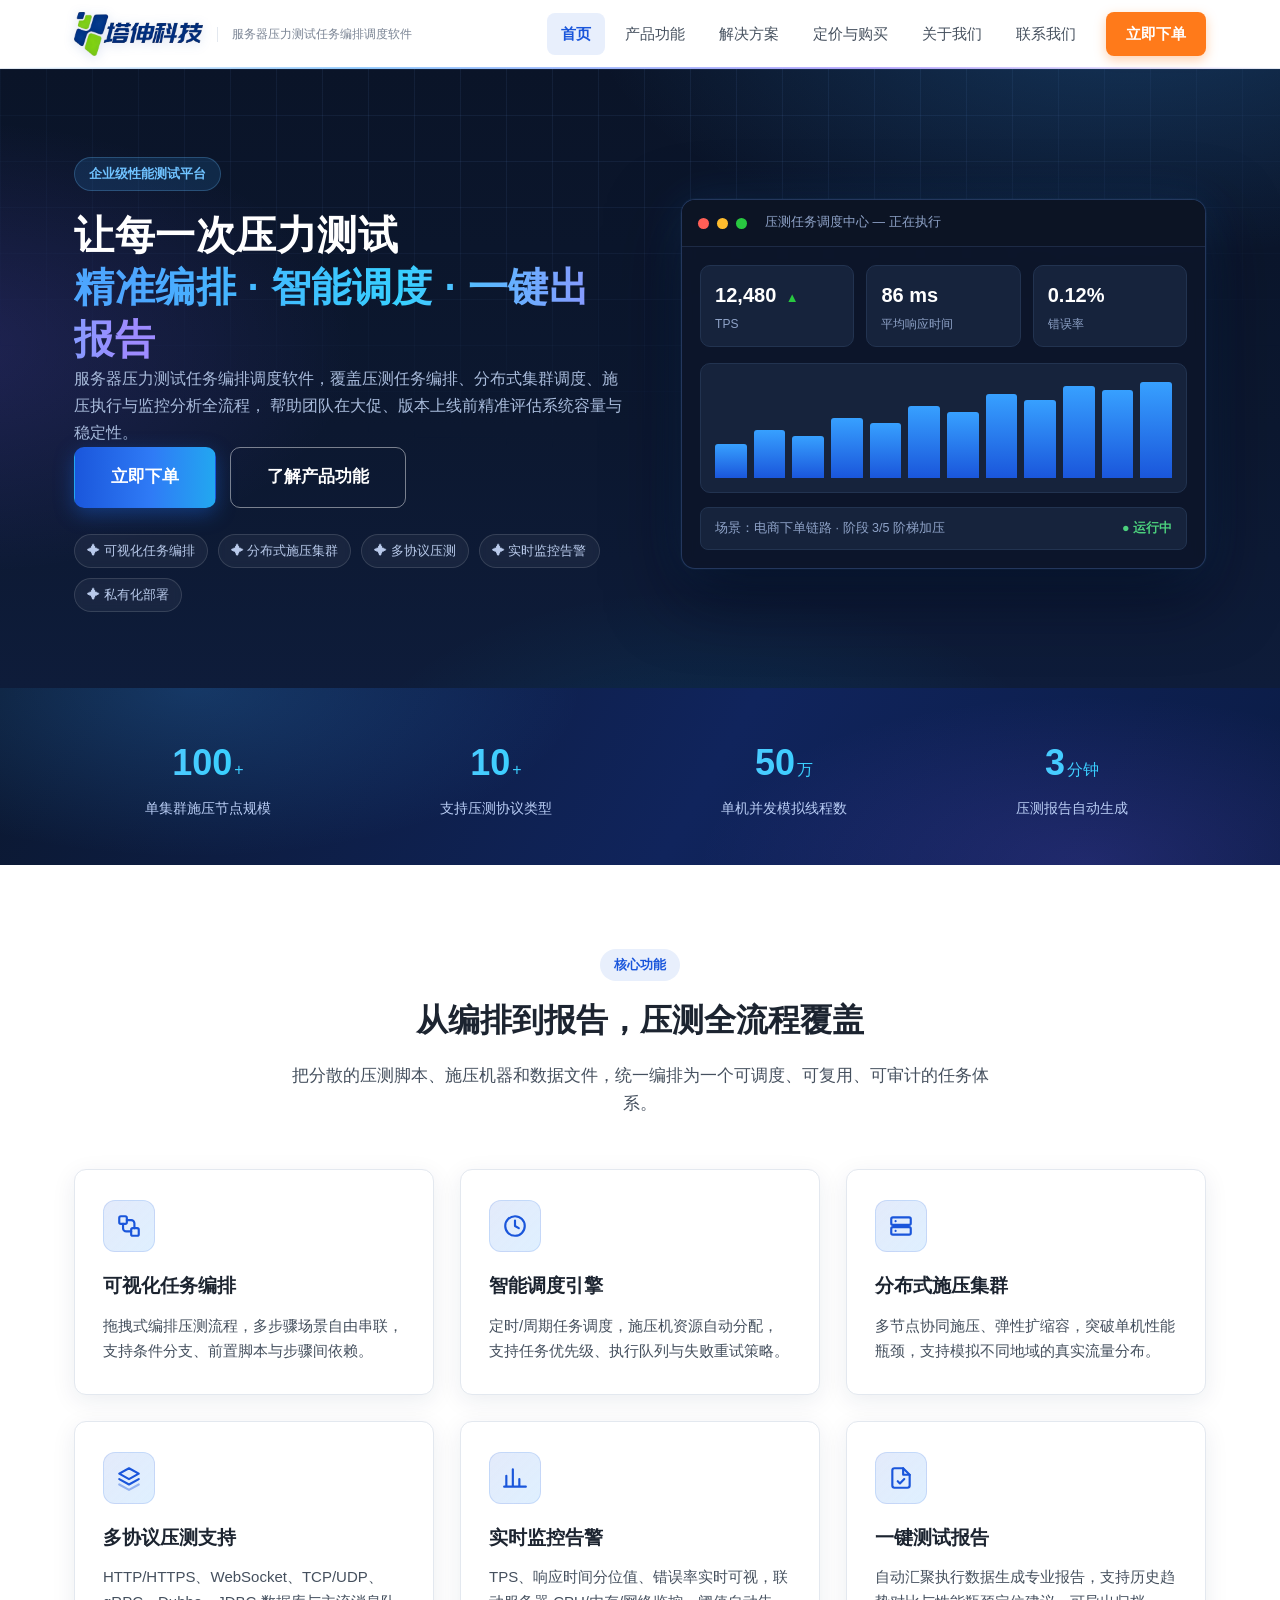
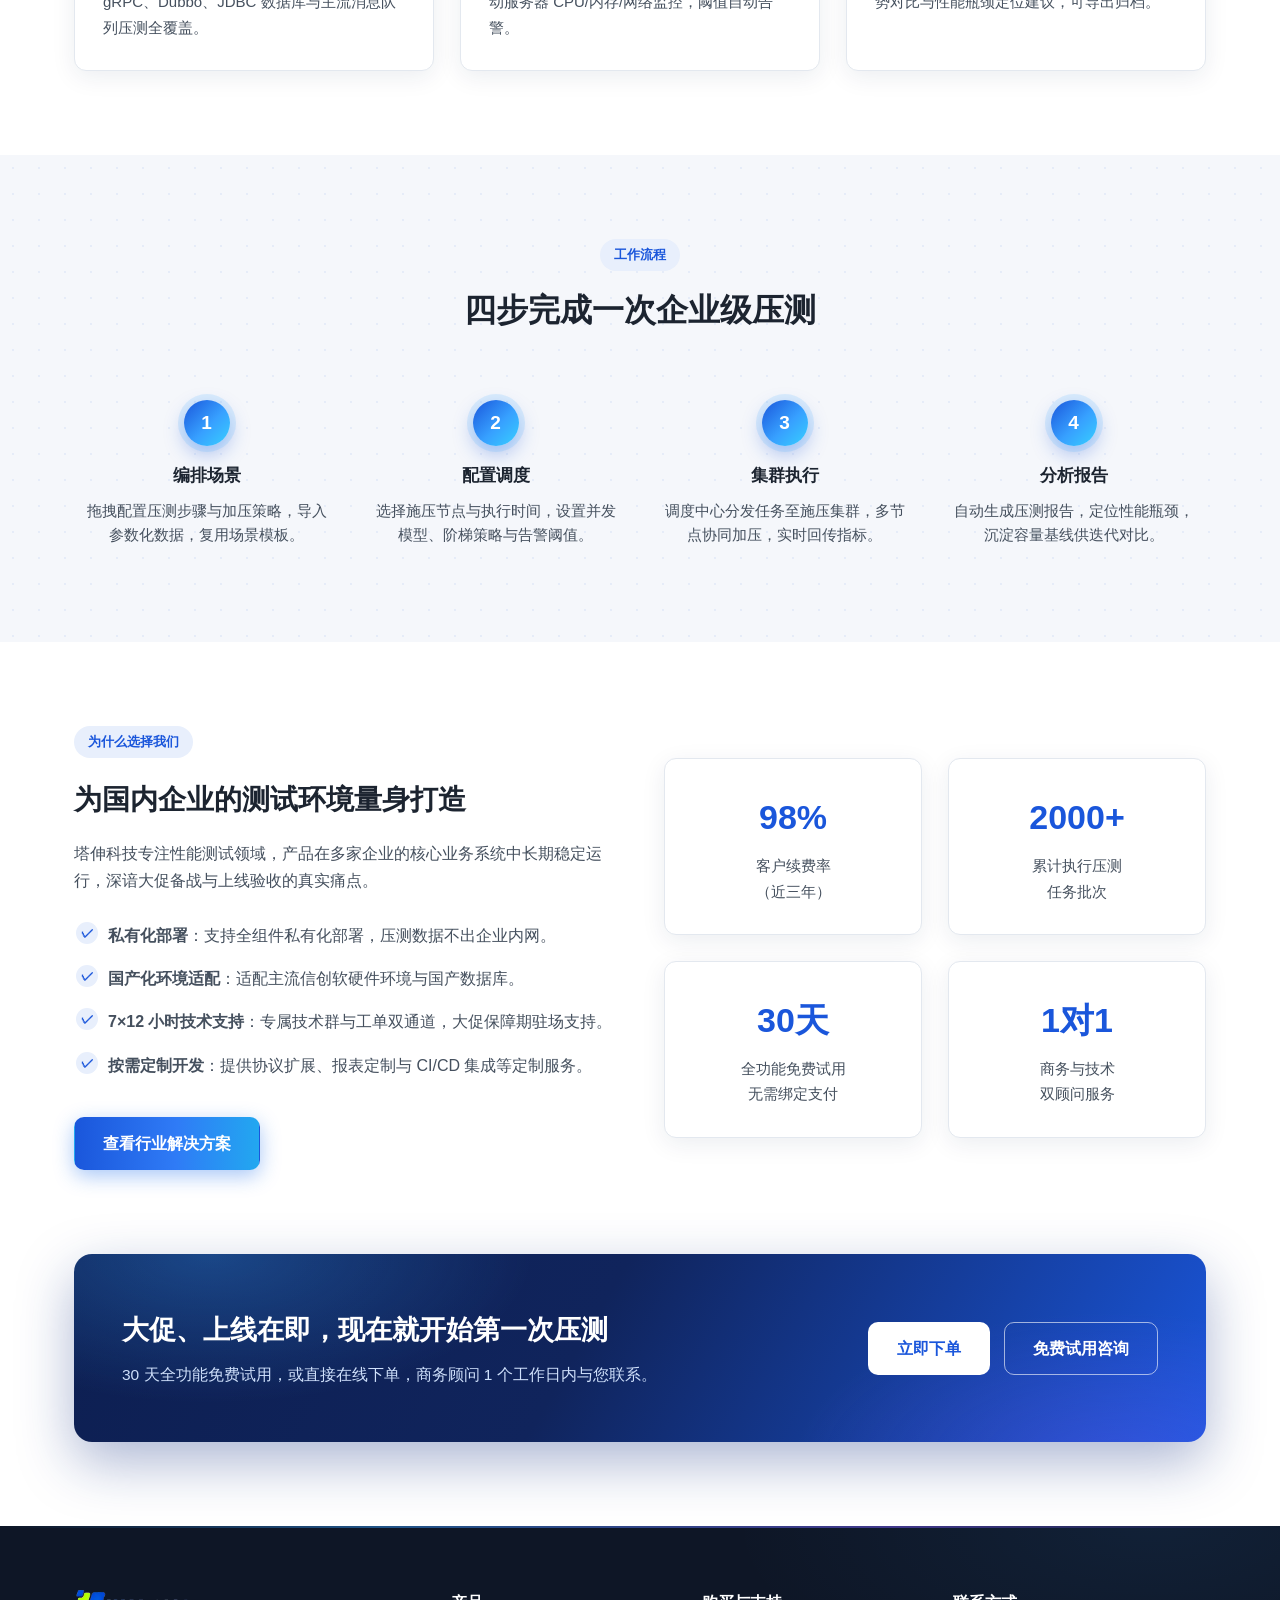
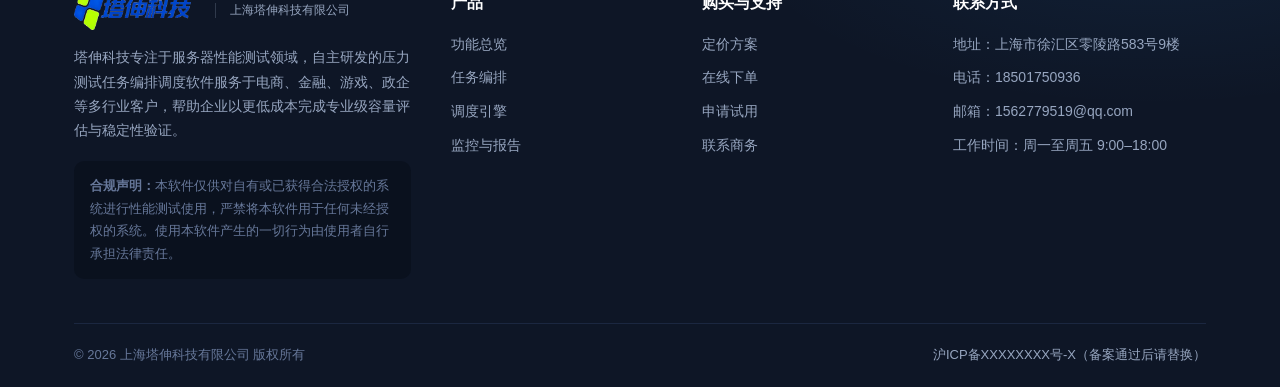
==== index.html @ 6197a4bc "塔伸科技官网：服务器压力测试任务编排调度软件（静态站点，含在线下单流程）" ====
<!DOCTYPE html>
<html lang="zh-CN">
<head>
  <meta charset="UTF-8">
  <meta name="viewport" content="width=device-width, initial-scale=1.0">
  <title>服务器压力测试任务编排调度软件 - 上海塔伸科技有限公司</title>
  <meta name="description" content="面向企业级系统的服务器压力测试任务编排调度软件：可视化编排压测场景、智能调度分布式施压集群、实时监控与自动报告，帮助电商、金融、游戏等行业在大促与上线前精准评估系统容量。">
  <link rel="icon" href="assets/favicon.png" type="image/png">
  <link rel="stylesheet" href="css/style.css?v=1.1">
</head>
<body>

  <!-- ======= 头部导航 ======= -->
  <header class="site-header">
    <div class="container header-inner">
      <a class="brand" href="index.html">
        <img class="brand-logo" src="assets/logo.png" alt="塔伸科技"> <span class="brand-text"><span class="brand-sub">服务器压力测试任务编排调度软件</span>
        </span>
      </a>
      <button class="burger" aria-label="打开菜单"><span></span><span></span><span></span></button>
      <nav>
        <ul class="nav-list">
          <li><a href="index.html">首页</a></li>
          <li><a href="product.html">产品功能</a></li>
          <li><a href="solutions.html">解决方案</a></li>
          <li><a href="pricing.html">定价与购买</a></li>
          <li><a href="about.html">关于我们</a></li>
          <li><a href="contact.html">联系我们</a></li>
          <li><a class="nav-cta" href="order.html">立即下单</a></li>
        </ul>
      </nav>
    </div>
  </header>

  <!-- ======= 首页主视觉 ======= -->
  <section class="hero">
    <div class="container hero-inner">
      <div class="hero-copy">
        <span class="kicker">企业级性能测试平台</span>
        <h1>让每一次压力测试<br><span class="hl">精准编排 · 智能调度 · 一键出报告</span></h1>
        <p class="hero-desc">
          服务器压力测试任务编排调度软件，覆盖压测任务编排、分布式集群调度、施压执行与监控分析全流程，
          帮助团队在大促、版本上线前精准评估系统容量与稳定性。
        </p>
        <div class="hero-cta">
          <a class="btn btn-primary btn-lg" href="order.html">立即下单</a>
          <a class="btn btn-outline btn-lg" href="product.html">了解产品功能</a>
        </div>
        <div class="hero-tags">
          <span>✦ 可视化任务编排</span>
          <span>✦ 分布式施压集群</span>
          <span>✦ 多协议压测</span>
          <span>✦ 实时监控告警</span>
          <span>✦ 私有化部署</span>
        </div>
      </div>

      <!-- 模拟控制台（纯CSS绘制，无外部图片依赖） -->
      <div class="console" aria-hidden="true">
        <div class="console-bar">
          <span class="dot r"></span><span class="dot y"></span><span class="dot g"></span>
          <span class="console-title">压测任务调度中心 — 正在执行</span>
        </div>
        <div class="console-body">
          <div class="console-stats">
            <div class="console-stat"><div class="v">12,480 <em>▲</em></div><div class="l">TPS</div></div>
            <div class="console-stat"><div class="v">86 ms</div><div class="l">平均响应时间</div></div>
            <div class="console-stat"><div class="v">0.12%</div><div class="l">错误率</div></div>
          </div>
          <div class="chart">
            <i style="height:34%"></i><i style="height:48%"></i><i style="height:42%"></i>
            <i style="height:60%"></i><i style="height:55%"></i><i style="height:72%"></i>
            <i style="height:66%"></i><i style="height:84%"></i><i style="height:78%"></i>
            <i style="height:92%"></i><i style="height:88%"></i><i style="height:96%"></i>
          </div>
          <div class="console-task">
            <span>场景：电商下单链路 · 阶段 3/5 阶梯加压</span>
            <span><b>● 运行中</b></span>
          </div>
        </div>
      </div>
    </div>
  </section>

  <!-- ======= 数据亮点 ======= -->
  <section class="stats-bar">
    <div class="container stats-grid">
      <div class="stat"><div class="v">100<small>+</small></div><div class="l">单集群施压节点规模</div></div>
      <div class="stat"><div class="v">10<small>+</small></div><div class="l">支持压测协议类型</div></div>
      <div class="stat"><div class="v">50<small>万</small></div><div class="l">单机并发模拟线程数</div></div>
      <div class="stat"><div class="v">3<small>分钟</small></div><div class="l">压测报告自动生成</div></div>
    </div>
  </section>

  <!-- ======= 核心功能 ======= -->
  <section class="section">
    <div class="container">
      <div class="section-head">
        <span class="kicker">核心功能</span>
        <h2>从编排到报告，压测全流程覆盖</h2>
        <p>把分散的压测脚本、施压机器和数据文件，统一编排为一个可调度、可复用、可审计的任务体系。</p>
      </div>
      <div class="grid-3">
        <div class="card">
          <div class="card-icon">
            <svg width="26" height="26" viewBox="0 0 24 24" fill="none" stroke="currentColor" stroke-width="2" stroke-linecap="round" stroke-linejoin="round"><rect x="3" y="3" width="7" height="7" rx="1.5"/><rect x="14" y="14" width="7" height="7" rx="1.5"/><path d="M10 6.5h4a3 3 0 0 1 3 3V14"/><path d="M6.5 10v4a3 3 0 0 0 3 3H14"/></svg>
          </div>
          <h3>可视化任务编排</h3>
          <p>拖拽式编排压测流程，多步骤场景自由串联，支持条件分支、前置脚本与步骤间依赖。</p>
        </div>
        <div class="card">
          <div class="card-icon">
            <svg width="26" height="26" viewBox="0 0 24 24" fill="none" stroke="currentColor" stroke-width="2" stroke-linecap="round" stroke-linejoin="round"><circle cx="12" cy="12" r="9"/><path d="M12 7v5l3.5 2"/></svg>
          </div>
          <h3>智能调度引擎</h3>
          <p>定时/周期任务调度，施压机资源自动分配，支持任务优先级、执行队列与失败重试策略。</p>
        </div>
        <div class="card">
          <div class="card-icon">
            <svg width="26" height="26" viewBox="0 0 24 24" fill="none" stroke="currentColor" stroke-width="2" stroke-linecap="round" stroke-linejoin="round"><rect x="3" y="4" width="18" height="7" rx="1.5"/><rect x="3" y="13" width="18" height="7" rx="1.5"/><path d="M7 7.5h.01M7 16.5h.01"/></svg>
          </div>
          <h3>分布式施压集群</h3>
          <p>多节点协同施压、弹性扩缩容，突破单机性能瓶颈，支持模拟不同地域的真实流量分布。</p>
        </div>
        <div class="card">
          <div class="card-icon">
            <svg width="26" height="26" viewBox="0 0 24 24" fill="none" stroke="currentColor" stroke-width="2" stroke-linecap="round" stroke-linejoin="round"><path d="M12 3l9 5-9 5-9-5 9-5z"/><path d="M3 13l9 5 9-5"/><path d="M3 18l9 5 9-5" opacity=".4"/></svg>
          </div>
          <h3>多协议压测支持</h3>
          <p>HTTP/HTTPS、WebSocket、TCP/UDP、gRPC、Dubbo、JDBC 数据库与主流消息队列压测全覆盖。</p>
        </div>
        <div class="card">
          <div class="card-icon">
            <svg width="26" height="26" viewBox="0 0 24 24" fill="none" stroke="currentColor" stroke-width="2" stroke-linecap="round" stroke-linejoin="round"><path d="M4 20V10M10 20V4M16 20v-7M22 20H2"/></svg>
          </div>
          <h3>实时监控告警</h3>
          <p>TPS、响应时间分位值、错误率实时可视，联动服务器 CPU/内存/网络监控，阈值自动告警。</p>
        </div>
        <div class="card">
          <div class="card-icon">
            <svg width="26" height="26" viewBox="0 0 24 24" fill="none" stroke="currentColor" stroke-width="2" stroke-linecap="round" stroke-linejoin="round"><path d="M14 3H6a2 2 0 0 0-2 2v14a2 2 0 0 0 2 2h12a2 2 0 0 0 2-2V9z"/><path d="M14 3v6h6"/><path d="M9 15l2 2 4-4"/></svg>
          </div>
          <h3>一键测试报告</h3>
          <p>自动汇聚执行数据生成专业报告，支持历史趋势对比与性能瓶颈定位建议，可导出归档。</p>
        </div>
      </div>
    </div>
  </section>

  <!-- ======= 工作流程 ======= -->
  <section class="section section-alt">
    <div class="container">
      <div class="section-head">
        <span class="kicker">工作流程</span>
        <h2>四步完成一次企业级压测</h2>
      </div>
      <div class="steps">
        <div class="step">
          <div class="step-num">1</div>
          <h3>编排场景</h3>
          <p>拖拽配置压测步骤与加压策略，导入参数化数据，复用场景模板。</p>
        </div>
        <div class="step">
          <div class="step-num">2</div>
          <h3>配置调度</h3>
          <p>选择施压节点与执行时间，设置并发模型、阶梯策略与告警阈值。</p>
        </div>
        <div class="step">
          <div class="step-num">3</div>
          <h3>集群执行</h3>
          <p>调度中心分发任务至施压集群，多节点协同加压，实时回传指标。</p>
        </div>
        <div class="step">
          <div class="step-num">4</div>
          <h3>分析报告</h3>
          <p>自动生成压测报告，定位性能瓶颈，沉淀容量基线供迭代对比。</p>
        </div>
      </div>
    </div>
  </section>

  <!-- ======= 为什么选择我们 ======= -->
  <section class="section">
    <div class="container split">
      <div>
        <span class="kicker">为什么选择我们</span>
        <h2>为国内企业的测试环境量身打造</h2>
        <p>塔伸科技专注性能测试领域，产品在多家企业的核心业务系统中长期稳定运行，深谙大促备战与上线验收的真实痛点。</p>
        <ul class="check-list">
          <li><b>私有化部署</b>：支持全组件私有化部署，压测数据不出企业内网。</li>
          <li><b>国产化环境适配</b>：适配主流信创软硬件环境与国产数据库。</li>
          <li><b>7×12 小时技术支持</b>：专属技术群与工单双通道，大促保障期驻场支持。</li>
          <li><b>按需定制开发</b>：提供协议扩展、报表定制与 CI/CD 集成等定制服务。</li>
        </ul>
        <div style="margin-top:30px;">
          <a class="btn btn-primary" href="solutions.html">查看行业解决方案</a>
        </div>
      </div>
      <div class="grid-2">
        <div class="card" style="text-align:center;">
          <div style="font-size:34px;font-weight:700;color:var(--primary);">98%</div>
          <p style="margin-top:6px;">客户续费率<br>（近三年）</p>
        </div>
        <div class="card" style="text-align:center;">
          <div style="font-size:34px;font-weight:700;color:var(--primary);">2000+</div>
          <p style="margin-top:6px;">累计执行压测<br>任务批次</p>
        </div>
        <div class="card" style="text-align:center;">
          <div style="font-size:34px;font-weight:700;color:var(--primary);">30天</div>
          <p style="margin-top:6px;">全功能免费试用<br>无需绑定支付</p>
        </div>
        <div class="card" style="text-align:center;">
          <div style="font-size:34px;font-weight:700;color:var(--primary);">1对1</div>
          <p style="margin-top:6px;">商务与技术<br>双顾问服务</p>
        </div>
      </div>
    </div>
  </section>

  <!-- ======= CTA ======= -->
  <section class="section" style="padding-top:0;">
    <div class="container">
      <div class="cta-band">
        <div>
          <h2>大促、上线在即，现在就开始第一次压测</h2>
          <p>30 天全功能免费试用，或直接在线下单，商务顾问 1 个工作日内与您联系。</p>
        </div>
        <div class="cta-actions">
          <a class="btn" href="order.html">立即下单</a>
          <a class="btn btn-ghost" href="contact.html">免费试用咨询</a>
        </div>
      </div>
    </div>
  </section>

  <!-- ======= 页脚 ======= -->
  <footer class="site-footer">
    <div class="container">
      <div class="footer-grid">
        <div class="footer-about">
          <div class="footer-brand brand">
            <img class="brand-logo" src="assets/logo.png" alt="塔伸科技"> <span class="brand-text"><span class="brand-sub">上海塔伸科技有限公司</span>
            </span>
          </div>
          <p>塔伸科技专注于服务器性能测试领域，自主研发的压力测试任务编排调度软件服务于电商、金融、游戏、政企等多行业客户，帮助企业以更低成本完成专业级容量评估与稳定性验证。</p>
          <div class="compliance">
            <b>合规声明：</b>本软件仅供对自有或已获得合法授权的系统进行性能测试使用，严禁将本软件用于任何未经授权的系统。使用本软件产生的一切行为由使用者自行承担法律责任。
          </div>
        </div>
        <div>
          <h4>产品</h4>
          <ul>
            <li><a href="product.html">功能总览</a></li>
            <li><a href="product.html#orchestrate">任务编排</a></li>
            <li><a href="product.html#schedule">调度引擎</a></li>
            <li><a href="product.html#monitor">监控与报告</a></li>
          </ul>
        </div>
        <div>
          <h4>购买与支持</h4>
          <ul>
            <li><a href="pricing.html">定价方案</a></li>
            <li><a href="order.html">在线下单</a></li>
            <li><a href="contact.html">申请试用</a></li>
            <li><a href="contact.html">联系商务</a></li>
          </ul>
        </div>
        <div>
          <h4>联系方式</h4>
          <ul>
            <li>地址：上海市徐汇区零陵路583号9楼</li>
            <li>电话：18501750936</li>
            <li>邮箱：1562779519@qq.com</li>
            <li>工作时间：周一至周五 9:00–18:00</li>
          </ul>
        </div>
      </div>
      <div class="footer-bottom">
        <span>© <span id="footer-year">2026</span> 上海塔伸科技有限公司 版权所有</span>
        <span><a href="https://beian.miit.gov.cn/" target="_blank" rel="noopener">沪ICP备XXXXXXXX号-X（备案通过后请替换）</a></span>
      </div>
    </div>
  </footer>

  <script src="js/main.js?v=1.1"></script>
</body>
</html>
---- css/style.css ----
/* ==========================================================
   服务器压力测试任务编排调度软件 - 全站样式
   上海塔伸科技有限公司
   ========================================================== */

:root {
  --primary: #1a56db;
  --primary-dark: #0f3ca8;
  --primary-light: #e8effc;
  --accent: #ff7a1a;
  --ink: #1c2430;
  --ink-2: #45505e;
  --ink-3: #7a8494;
  --line: #e3e8ef;
  --bg: #ffffff;
  --bg-soft: #f5f7fb;
  --success: #0e9f6e;
  --warn: #c27803;
  --radius: 12px;
  --shadow: 0 6px 24px rgba(18, 38, 78, 0.08);
  --shadow-lg: 0 14px 40px rgba(18, 38, 78, 0.14);
  --font: "PingFang SC", "Hiragino Sans GB", "Microsoft YaHei", "Helvetica Neue", Arial, sans-serif;
}

* { margin: 0; padding: 0; box-sizing: border-box; }

html { scroll-behavior: smooth; }
/* 吸顶导航高度补偿：锚点跳转与自动滚动定位时不被头部遮挡 */
html { scroll-padding-top: 88px; }

body {
  font-family: var(--font);
  color: var(--ink);
  background: var(--bg);
  line-height: 1.7;
  font-size: 16px;
}

img, svg { vertical-align: middle; }
a { color: var(--primary); text-decoration: none; }
a:hover { color: var(--primary-dark); }

.container { max-width: 1180px; margin: 0 auto; padding: 0 24px; }

/* ---------------- 头部导航 ---------------- */
.site-header {
  position: sticky;
  top: 0;
  z-index: 100;
  background: rgba(255, 255, 255, 0.92);
  backdrop-filter: blur(10px);
  border-bottom: 1px solid var(--line);
}
.site-header::after {
  content: "";
  position: absolute;
  left: 0; right: 0; bottom: -1px;
  height: 2px;
  background: linear-gradient(90deg, transparent, #37a0ff 28%, #7c5cff 68%, transparent);
  opacity: 0.5;
}
.header-inner {
  display: flex;
  align-items: center;
  justify-content: space-between;
  height: 68px;
}
.brand { display: flex; align-items: center; gap: 0; }
.brand-logo {
  height: 44px; width: auto; display: block;
  filter: drop-shadow(0 2px 6px rgba(15, 60, 168, 0.15));
}
.brand-text {
  line-height: 1.25;
  margin-left: 14px;
  padding-left: 14px;
  border-left: 1px solid var(--line);
  display: flex;
  flex-direction: column;
  justify-content: center;
}
.brand-name { font-weight: 700; font-size: 17px; color: var(--ink); }
.brand-sub { font-size: 12px; color: var(--ink-3); }

.nav-list { display: flex; align-items: center; gap: 6px; list-style: none; }
.nav-list a {
  display: block;
  padding: 8px 14px;
  border-radius: 8px;
  color: var(--ink-2);
  font-size: 15px;
}
.nav-list a:hover { color: var(--primary); background: var(--primary-light); }
.nav-list a.active { color: var(--primary); background: var(--primary-light); font-weight: 600; }

.nav-cta {
  margin-left: 10px;
  padding: 9px 20px !important;
  background: var(--accent);
  color: #fff !important;
  font-weight: 600;
  box-shadow: 0 4px 12px rgba(255, 122, 26, 0.35);
}
.nav-cta:hover { background: #e56500; color: #fff; }

.burger {
  display: none;
  background: none; border: none; cursor: pointer;
  width: 40px; height: 40px; border-radius: 8px;
}
.burger span {
  display: block; width: 22px; height: 2px;
  background: var(--ink); margin: 5px auto; border-radius: 2px;
  transition: 0.25s;
}

/* ---------------- 按钮 ---------------- */
.btn {
  display: inline-block;
  padding: 12px 28px;
  border-radius: 10px;
  font-size: 16px;
  font-weight: 600;
  cursor: pointer;
  border: 1px solid transparent;
  transition: all 0.2s;
  text-align: center;
}
.btn-primary {
  background: linear-gradient(92deg, #1a56db, #2f7bf6 55%, #22a8f0);
  color: #fff;
  box-shadow: 0 6px 20px rgba(26, 108, 235, 0.38);
}
.btn-primary:hover { color: #fff; transform: translateY(-1px); box-shadow: 0 10px 26px rgba(26, 108, 235, 0.45); }
.btn-accent {
  background: linear-gradient(92deg, #ff8a1e, #ff7a1a 50%, #ff6347);
  color: #fff;
  box-shadow: 0 6px 20px rgba(255, 122, 26, 0.4);
}
.btn-accent:hover { color: #fff; transform: translateY(-1px); box-shadow: 0 10px 26px rgba(255, 122, 26, 0.48); }
.btn-outline {
  border-color: var(--primary);
  color: var(--primary);
  background: transparent;
}
.btn-outline:hover { background: var(--primary-light); }
.btn-lg { padding: 15px 36px; font-size: 17px; }
.btn-sm { padding: 8px 18px; font-size: 14px; border-radius: 8px; }
.btn-block { display: block; width: 100%; }
.btn[disabled] { opacity: 0.55; cursor: not-allowed; transform: none !important; }

/* ---------------- 首页 Hero（深色科技风） ---------------- */
.hero {
  position: relative;
  overflow: hidden;
  color: #eaf1ff;
  background:
    radial-gradient(900px 420px at 88% -10%, rgba(55, 160, 255, 0.24), transparent 60%),
    radial-gradient(700px 380px at -5% 45%, rgba(124, 92, 255, 0.18), transparent 60%),
    radial-gradient(600px 320px at 55% 115%, rgba(0, 200, 255, 0.10), transparent 60%),
    linear-gradient(180deg, #0a1428 0%, #0c1830 58%, #0e1c3a 100%);
  padding: 88px 0 76px;
}
/* 科技网格底纹（向下淡出） */
.hero::before {
  content: "";
  position: absolute;
  inset: 0;
  background-image:
    linear-gradient(rgba(125, 175, 255, 0.08) 1px, transparent 1px),
    linear-gradient(90deg, rgba(125, 175, 255, 0.08) 1px, transparent 1px);
  background-size: 46px 46px;
  -webkit-mask-image: radial-gradient(ellipse 95% 80% at 50% 0%, #000 25%, transparent 78%);
  mask-image: radial-gradient(ellipse 95% 80% at 50% 0%, #000 25%, transparent 78%);
  pointer-events: none;
}
.hero-inner {
  position: relative;
  z-index: 1;
  display: grid;
  grid-template-columns: 1.05fr 1fr;
  gap: 56px;
  align-items: center;
}
.kicker {
  display: inline-block;
  padding: 5px 14px;
  background: var(--primary-light);
  color: var(--primary);
  border-radius: 999px;
  font-size: 13px;
  font-weight: 600;
  margin-bottom: 18px;
}
.hero h1 {
  font-size: 40px;
  line-height: 1.3;
  font-weight: 700;
  letter-spacing: 0.5px;
  color: #ffffff;
}
.hero h1 .hl {
  background: linear-gradient(92deg, #4da6ff 10%, #37d0ff 55%, #9d8bff 95%);
  -webkit-background-clip: text;
  background-clip: text;
  -webkit-text-fill-color: transparent;
  color: transparent;
}
.hero .kicker {
  background: rgba(55, 160, 255, 0.14);
  color: #6fc2ff;
  border: 1px solid rgba(111, 194, 255, 0.25);
}
.hero-desc { color: #a9bcdc; }
.hero-cta { display: flex; gap: 14px; flex-wrap: wrap; }
.hero .btn-outline { border-color: rgba(255,255,255,.45); color: #fff; }
.hero .btn-outline:hover { background: rgba(255,255,255,.1); color: #fff; }
.hero-tags { margin-top: 26px; display: flex; flex-wrap: wrap; gap: 10px; }
.hero-tags span {
  font-size: 13px;
  color: #b9caeb;
  background: rgba(255, 255, 255, 0.05);
  border: 1px solid rgba(255, 255, 255, 0.13);
  padding: 5px 12px;
  border-radius: 999px;
  backdrop-filter: blur(4px);
}

/* Hero 内的模拟控制台 */
.console {
  background: rgba(13, 22, 42, 0.85);
  border: 1px solid rgba(96, 145, 224, 0.28);
  border-radius: 14px;
  box-shadow:
    0 24px 70px rgba(2, 8, 24, 0.65),
    0 0 0 1px rgba(55, 160, 255, 0.06),
    0 0 46px rgba(55, 160, 255, 0.14);
  overflow: hidden;
  color: #d7e3f8;
  backdrop-filter: blur(6px);
}
.console-bar {
  display: flex; align-items: center; gap: 8px;
  padding: 12px 16px;
  background: #0c1424;
  border-bottom: 1px solid #1d2a45;
}
.dot { width: 11px; height: 11px; border-radius: 50%; }
.dot.r { background: #ff5f57; } .dot.y { background: #febc2e; } .dot.g { background: #28c840; }
.console-title { margin-left: 10px; font-size: 12.5px; color: #8fa3c8; }
.console-body { padding: 18px; }
.console-stats { display: grid; grid-template-columns: repeat(3, 1fr); gap: 12px; margin-bottom: 16px; }
.console-stat {
  background: #16233c;
  border: 1px solid #223350;
  border-radius: 10px;
  padding: 12px 14px;
}
.console-stat .v { font-size: 20px; font-weight: 700; color: #fff; }
.console-stat .v em { font-style: normal; color: #28c840; font-size: 13px; margin-left: 4px; }
.console-stat .l { font-size: 12px; color: #8fa3c8; margin-top: 2px; }
.chart {
  display: flex; align-items: flex-end; gap: 7px;
  height: 130px;
  padding: 14px;
  background: #16233c;
  border: 1px solid #223350;
  border-radius: 10px;
}
.chart i {
  flex: 1;
  background: linear-gradient(180deg, #37a0ff, #1a56db);
  border-radius: 3px 3px 0 0;
  animation: pulse 2.4s ease-in-out infinite;
}
@keyframes pulse { 0%, 100% { opacity: 0.75; } 50% { opacity: 1; } }
.console-task {
  margin-top: 14px;
  font-size: 12.5px;
  color: #8fa3c8;
  display: flex; justify-content: space-between;
  background: #16233c; border: 1px solid #223350;
  border-radius: 8px; padding: 10px 14px;
}
.console-task b { color: #4cd07d; font-weight: 600; }

/* ---------------- 数据条 ---------------- */
.stats-bar {
  position: relative;
  color: #fff;
  padding: 44px 0;
  background:
    radial-gradient(600px 260px at 15% 0%, rgba(55, 160, 255, 0.22), transparent 65%),
    radial-gradient(600px 260px at 85% 100%, rgba(124, 92, 255, 0.18), transparent 65%),
    linear-gradient(120deg, #0b1830, #10245c 55%, #0b1c46);
}
.stats-grid { display: grid; grid-template-columns: repeat(4, 1fr); gap: 20px; text-align: center; position: relative; }
.stat .v {
  font-size: 36px;
  font-weight: 700;
  background: linear-gradient(92deg, #6fc2ff, #37d0ff 60%, #a08bff);
  -webkit-background-clip: text;
  background-clip: text;
  -webkit-text-fill-color: transparent;
  color: transparent;
}
.stat .v small { font-size: 16px; font-weight: 500; margin-left: 2px; }
.stat .l { color: #b9cdf5; font-size: 14px; margin-top: 4px; }

/* ---------------- 通用区块 ---------------- */
.section { padding: 84px 0; }
.section-alt {
  background-color: var(--bg-soft);
  background-image: radial-gradient(rgba(26, 86, 219, 0.07) 1px, transparent 1px);
  background-size: 26px 26px;
}
.section-head { text-align: center; max-width: 720px; margin: 0 auto 52px; }
.section-head .kicker { margin-bottom: 12px; }
.section-head h2 { font-size: 32px; font-weight: 700; }
.section-head p { color: var(--ink-2); margin-top: 14px; font-size: 16.5px; }

.grid-2 { display: grid; grid-template-columns: repeat(2, 1fr); gap: 26px; }
.grid-3 { display: grid; grid-template-columns: repeat(3, 1fr); gap: 26px; }

.card {
  position: relative;
  background: #fff;
  border: 1px solid var(--line);
  border-radius: var(--radius);
  padding: 30px 28px;
  box-shadow: var(--shadow);
  transition: transform 0.2s, box-shadow 0.2s, border-color 0.2s;
  overflow: hidden;
}
/* 顶部渐变光线，悬停点亮 */
.card::before {
  content: "";
  position: absolute;
  top: 0; left: 0; right: 0;
  height: 3px;
  background: linear-gradient(90deg, #1a56db, #37a0ff 45%, #7c5cff);
  opacity: 0;
  transition: opacity 0.25s;
}
.card:hover {
  transform: translateY(-4px);
  border-color: #c4d6f6;
  box-shadow: 0 16px 38px rgba(18, 60, 160, 0.16);
}
.card:hover::before { opacity: 1; }
.card-icon {
  width: 52px; height: 52px;
  border-radius: 12px;
  background: linear-gradient(135deg, rgba(26, 86, 219, 0.12), rgba(55, 160, 255, 0.16));
  border: 1px solid rgba(26, 86, 219, 0.14);
  color: var(--primary);
  display: flex; align-items: center; justify-content: center;
  margin-bottom: 18px;
}
.card h3 { font-size: 19px; margin-bottom: 10px; }
.card p { color: var(--ink-2); font-size: 15px; }
.card ul { list-style: none; margin-top: 12px; }
.card ul li {
  padding: 5px 0 5px 24px;
  position: relative;
  color: var(--ink-2);
  font-size: 14.5px;
}
.card ul li::before {
  content: "";
  position: absolute; left: 2px; top: 13px;
  width: 8px; height: 8px; border-radius: 50%;
  background: var(--primary);
}

/* ---------------- 流程步骤 ---------------- */
.steps { display: grid; grid-template-columns: repeat(4, 1fr); gap: 24px; }
.step { text-align: center; padding: 10px 12px; position: relative; }
.step-num {
  width: 46px; height: 46px;
  margin: 0 auto 16px;
  border-radius: 50%;
  background: linear-gradient(135deg, #1a56db, #37a0ff 55%, #37d0ff);
  color: #fff;
  font-size: 19px; font-weight: 700;
  display: flex; align-items: center; justify-content: center;
  box-shadow: 0 0 0 6px rgba(55, 160, 255, 0.14), 0 8px 20px rgba(26, 86, 219, 0.35);
}
.step h3 { font-size: 17px; margin-bottom: 8px; }
.step p { color: var(--ink-2); font-size: 14.5px; }

/* ---------------- 双栏图文 ---------------- */
.split { display: grid; grid-template-columns: 1fr 1fr; gap: 48px; align-items: center; }
.split h2 { font-size: 28px; margin-bottom: 16px; }
.split p { color: var(--ink-2); }
.check-list { list-style: none; margin-top: 20px; }
.check-list li {
  padding: 8px 0 8px 34px;
  position: relative;
  color: var(--ink-2);
}
.check-list li::before {
  content: "✓";
  position: absolute; left: 2px; top: 8px;
  width: 22px; height: 22px;
  background: var(--primary-light);
  color: var(--primary);
  border-radius: 50%;
  font-size: 13px; font-weight: 700;
  display: flex; align-items: center; justify-content: center;
}

/* ---------------- 定价 ---------------- */
.pricing-grid { display: grid; grid-template-columns: repeat(4, 1fr); gap: 22px; align-items: stretch; }
.price-card {
  background: #fff;
  border: 1px solid var(--line);
  border-radius: 14px;
  padding: 30px 26px;
  display: flex;
  flex-direction: column;
  box-shadow: var(--shadow);
  position: relative;
}
.price-card.featured {
  border: 2px solid transparent;
  background:
    linear-gradient(#ffffff, #ffffff) padding-box,
    linear-gradient(120deg, #1a56db, #37a0ff 40%, #7c5cff 75%, #37d0ff) border-box;
  box-shadow: 0 16px 44px rgba(26, 86, 219, 0.2);
}
.price-badge {
  position: absolute; top: -13px; left: 50%; transform: translateX(-50%);
  background: var(--accent); color: #fff;
  font-size: 12.5px; font-weight: 600;
  padding: 4px 14px; border-radius: 999px;
  white-space: nowrap;
}
.price-card h3 { font-size: 19px; }
.price-card .plan-for { color: var(--ink-3); font-size: 13.5px; margin: 4px 0 16px; }
.price { font-size: 34px; font-weight: 700; color: var(--ink); }
.price small { font-size: 14px; color: var(--ink-3); font-weight: 400; }
.price-card ul {
  list-style: none;
  margin: 20px 0 26px;
  flex: 1;
}
.price-card ul li {
  padding: 7px 0 7px 26px;
  position: relative;
  font-size: 14.5px;
  color: var(--ink-2);
  border-bottom: 1px dashed var(--line);
}
.price-card ul li:last-child { border-bottom: none; }
.price-card ul li::before {
  content: "✓";
  position: absolute; left: 0;
  color: var(--success); font-weight: 700;
}
.price-card ul li.no::before { content: "–"; color: var(--ink-3); }
.price-card ul li.no { color: var(--ink-3); }

/* 对比表 */
.compare-table-wrap { overflow-x: auto; border-radius: 12px; border: 1px solid var(--line); box-shadow: var(--shadow); background: #fff; }
.compare-table { width: 100%; border-collapse: collapse; min-width: 760px; font-size: 14.5px; }
.compare-table th, .compare-table td {
  padding: 13px 18px;
  text-align: center;
  border-bottom: 1px solid var(--line);
}
.compare-table th { background: var(--bg-soft); font-size: 15px; }
.compare-table td:first-child, .compare-table th:first-child { text-align: left; font-weight: 500; }
.compare-table tr:last-child td { border-bottom: none; }
.compare-table .yes { color: var(--success); font-weight: 700; }
.compare-table .no { color: var(--ink-3); }

/* ---------------- FAQ ---------------- */
.faq { max-width: 820px; margin: 0 auto; }
.faq-item {
  background: #fff;
  border: 1px solid var(--line);
  border-radius: 10px;
  margin-bottom: 14px;
  overflow: hidden;
}
.faq-item summary {
  padding: 17px 22px;
  cursor: pointer;
  font-weight: 600;
  font-size: 15.5px;
  list-style: none;
  display: flex;
  justify-content: space-between;
  align-items: center;
}
.faq-item summary::-webkit-details-marker { display: none; }
.faq-item summary::after {
  content: "+";
  font-size: 20px;
  color: var(--primary);
  font-weight: 400;
}
.faq-item[open] summary::after { content: "–"; }
.faq-item .faq-body { padding: 0 22px 18px; color: var(--ink-2); font-size: 14.5px; }

/* ---------------- 子页头部横幅（深色科技风） ---------------- */
.page-hero {
  position: relative;
  overflow: hidden;
  color: #eaf1ff;
  padding: 66px 0 54px;
  text-align: center;
  background:
    radial-gradient(700px 300px at 80% -20%, rgba(55, 160, 255, 0.22), transparent 60%),
    radial-gradient(560px 280px at 8% 110%, rgba(124, 92, 255, 0.16), transparent 60%),
    linear-gradient(180deg, #0a1428 0%, #0c1830 70%, #0e1c3a 100%);
}
.page-hero::before {
  content: "";
  position: absolute;
  inset: 0;
  background-image:
    linear-gradient(rgba(125, 175, 255, 0.07) 1px, transparent 1px),
    linear-gradient(90deg, rgba(125, 175, 255, 0.07) 1px, transparent 1px);
  background-size: 46px 46px;
  -webkit-mask-image: radial-gradient(ellipse 90% 90% at 50% 0%, #000 20%, transparent 80%);
  mask-image: radial-gradient(ellipse 90% 90% at 50% 0%, #000 20%, transparent 80%);
  pointer-events: none;
}
.page-hero .container { position: relative; z-index: 1; }
.page-hero h1 { font-size: 34px; font-weight: 700; color: #fff; }
.page-hero p { color: #a9bcdc; margin-top: 14px; max-width: 680px; margin-left: auto; margin-right: auto; }

/* ---------------- 表单 ---------------- */
.form-card {
  background: #fff;
  border: 1px solid var(--line);
  border-radius: 14px;
  padding: 36px;
  box-shadow: var(--shadow);
}
.form-grid { display: grid; grid-template-columns: 1fr 1fr; gap: 18px; }
.form-field { display: flex; flex-direction: column; }
.form-field.full { grid-column: 1 / -1; }
.form-field label { font-size: 14px; font-weight: 600; margin-bottom: 7px; }
.form-field label em { color: #e02d2d; font-style: normal; margin-left: 3px; }
.form-field input, .form-field select, .form-field textarea {
  padding: 11px 14px;
  border: 1px solid var(--line);
  border-radius: 9px;
  font-size: 15px;
  font-family: var(--font);
  background: #fbfcfe;
  transition: border 0.2s, box-shadow 0.2s;
}
.form-field input:focus, .form-field select:focus, .form-field textarea:focus {
  outline: none;
  border-color: var(--primary);
  box-shadow: 0 0 0 3px rgba(26, 86, 219, 0.14);
  background: #fff;
}
.form-field .err { color: #e02d2d; font-size: 12.5px; margin-top: 5px; display: none; }
.form-field.invalid input, .form-field.invalid select { border-color: #e02d2d; }
.form-field.invalid .err { display: block; }

/* ---------------- 下单流程 ---------------- */
.order-steps {
  display: flex;
  justify-content: center;
  gap: 0;
  margin: 36px auto 44px;
  max-width: 640px;
}
.o-step { display: flex; align-items: center; flex: 1; }
.o-step:last-child { flex: 0; }
.o-step .o-ind {
  width: 34px; height: 34px;
  border-radius: 50%;
  background: var(--line);
  color: var(--ink-3);
  font-weight: 700;
  font-size: 15px;
  display: flex; align-items: center; justify-content: center;
  flex-shrink: 0;
}
.o-step .o-lab { margin-left: 9px; font-size: 14.5px; color: var(--ink-3); white-space: nowrap; }
.o-step .o-line { flex: 1; height: 2px; background: var(--line); margin: 0 12px; }
.o-step.active .o-ind {
  background: linear-gradient(135deg, #1a56db, #37a0ff);
  color: #fff;
  box-shadow: 0 0 0 5px rgba(55, 160, 255, 0.15), 0 6px 14px rgba(26, 86, 219, 0.35);
}
.o-step.active .o-lab { color: var(--ink); font-weight: 600; }
.o-step.done .o-ind { background: var(--success); color: #fff; }
.o-step.done .o-line { background: var(--success); }

.plan-pick { display: grid; grid-template-columns: repeat(3, 1fr); gap: 18px; }
.plan-pick.four { grid-template-columns: repeat(4, 1fr); }
.plan-option {
  border: 2px solid var(--line);
  border-radius: 12px;
  padding: 22px 18px;
  cursor: pointer;
  background: #fff;
  text-align: center;
  transition: all 0.15s;
}
.plan-option:hover { border-color: #9dbcf3; }
.plan-option.selected { border-color: var(--primary); background: var(--primary-light); }
.plan-option .p-name { font-weight: 700; font-size: 17px; }
.plan-option .p-desc { font-size: 13px; color: var(--ink-3); margin: 4px 0 10px; }
.plan-option .p-price { font-size: 20px; font-weight: 700; color: var(--primary); }
.plan-option .p-price small { font-size: 12.5px; color: var(--ink-3); font-weight: 400; }

.pay-methods { display: grid; grid-template-columns: repeat(3, 1fr); gap: 18px; }
.pay-option {
  border: 2px solid var(--line);
  border-radius: 12px;
  padding: 20px;
  cursor: pointer;
  background: #fff;
  display: flex;
  align-items: center;
  gap: 12px;
  transition: all 0.15s;
}
.pay-option:hover { border-color: #9dbcf3; }
.pay-option.selected { border-color: var(--primary); background: var(--primary-light); }
.pay-option .pay-ico {
  width: 42px; height: 42px;
  border-radius: 10px;
  display: flex; align-items: center; justify-content: center;
  font-weight: 700; font-size: 15px; color: #fff;
}
.pay-ico.wx { background: #09bb07; }
.pay-ico.ali { background: #1677ff; }
.pay-ico.bank { background: #c27803; }
.pay-option .pay-name { font-weight: 600; font-size: 15.5px; }
.pay-option .pay-desc { font-size: 12.5px; color: var(--ink-3); }

.pay-detail { margin-top: 24px; }
.qr-box {
  border: 1px dashed #b7c6e4;
  border-radius: 12px;
  padding: 30px;
  text-align: center;
  background: var(--bg-soft);
}
.qr-placeholder {
  width: 180px; height: 180px;
  margin: 0 auto 16px;
  border-radius: 10px;
  background:
    repeating-linear-gradient(0deg, #223350 0 10px, #fff 10px 20px),
    repeating-linear-gradient(90deg, #223350 0 10px, #fff 10px 20px);
  background-blend-mode: multiply;
  opacity: 0.18;
}
.qr-box .qr-tip { font-size: 14px; color: var(--ink-2); }

.bank-info {
  background: var(--bg-soft);
  border: 1px solid var(--line);
  border-radius: 12px;
  padding: 24px 28px;
  font-size: 15px;
}
.bank-info dl { display: grid; grid-template-columns: auto 1fr; gap: 8px 22px; }
.bank-info dt { color: var(--ink-3); }
.bank-info dd { font-weight: 600; }

.notice {
  display: flex;
  gap: 10px;
  background: #fff8ec;
  border: 1px solid #f5ddb0;
  color: #7a5200;
  font-size: 13.5px;
  border-radius: 10px;
  padding: 12px 16px;
  margin-top: 18px;
}
.notice.blue { background: var(--primary-light); border-color: #c4d8fa; color: var(--primary-dark); }

.order-summary {
  background: var(--bg-soft);
  border: 1px solid var(--line);
  border-radius: 12px;
  padding: 22px 26px;
}
.order-summary dl { display: grid; grid-template-columns: auto 1fr; gap: 9px 24px; font-size: 15px; }
.order-summary dt { color: var(--ink-3); }
.order-summary dd { font-weight: 600; text-align: right; }
.order-summary .total dd { color: var(--accent); font-size: 22px; }

.result-panel { text-align: center; max-width: 640px; margin: 0 auto; }
.result-icon {
  width: 76px; height: 76px;
  margin: 0 auto 20px;
  border-radius: 50%;
  background: #e6f7f0;
  color: var(--success);
  display: flex; align-items: center; justify-content: center;
}
.result-icon.pending { background: #fff4e0; color: var(--warn); }
.result-panel h2 { font-size: 25px; margin-bottom: 10px; }
.result-panel p { color: var(--ink-2); font-size: 15px; }
.status-tag {
  display: inline-block;
  padding: 4px 16px;
  border-radius: 999px;
  font-size: 13.5px;
  font-weight: 600;
  margin: 14px 0;
}
.status-tag.pending { background: #fff4e0; color: var(--warn); }
.status-tag.paid { background: #e6f7f0; color: var(--success); }

.wizard-actions {
  display: flex;
  justify-content: space-between;
  gap: 14px;
  margin-top: 30px;
}

/* ---------------- 查询订单 ---------------- */
.query-box { display: flex; gap: 12px; max-width: 480px; margin: 0 auto; }
.query-box input { flex: 1; }

/* ---------------- 联系页 ---------------- */
.contact-grid { display: grid; grid-template-columns: 1.2fr 1fr; gap: 30px; align-items: start; }
.contact-item { display: flex; gap: 14px; padding: 16px 0; border-bottom: 1px dashed var(--line); }
.contact-item:last-child { border-bottom: none; }
.contact-item .ci-ico {
  width: 42px; height: 42px;
  border-radius: 10px;
  background: var(--primary-light);
  color: var(--primary);
  display: flex; align-items: center; justify-content: center;
  flex-shrink: 0;
}
.contact-item .ci-t { font-weight: 600; font-size: 15px; }
.contact-item .ci-v { color: var(--ink-2); font-size: 14.5px; }

/* ---------------- 时间线 ---------------- */
.timeline { position: relative; padding-left: 28px; }
.timeline::before {
  content: "";
  position: absolute; left: 7px; top: 6px; bottom: 6px;
  width: 2px; background: var(--line);
}
.tl-item { position: relative; padding: 0 0 30px 18px; }
.tl-item::before {
  content: "";
  position: absolute; left: -28px; top: 7px;
  width: 14px; height: 14px;
  border-radius: 50%;
  background: #fff;
  border: 3px solid var(--primary);
}
.tl-item .tl-year { font-weight: 700; color: var(--primary); font-size: 15px; }
.tl-item p { color: var(--ink-2); font-size: 14.5px; margin-top: 4px; }

/* ---------------- CTA 区 ---------------- */
.cta-band {
  position: relative;
  overflow: hidden;
  color: #fff;
  border-radius: 18px;
  padding: 54px 48px;
  display: flex;
  align-items: center;
  justify-content: space-between;
  gap: 30px;
  background:
    radial-gradient(520px 240px at 12% 0%, rgba(55, 160, 255, 0.3), transparent 62%),
    radial-gradient(520px 240px at 92% 110%, rgba(124, 92, 255, 0.26), transparent 62%),
    linear-gradient(120deg, #0d1f52, #10245c 45%, #1a56db 100%);
  box-shadow: 0 20px 55px rgba(16, 45, 130, 0.35);
}
.cta-band h2 { font-size: 27px; margin-bottom: 8px; }
.cta-band p { color: #cfe0fb; font-size: 15.5px; }
.cta-band .btn { background: #fff; color: var(--primary); box-shadow: none; }
.cta-band .btn:hover { background: #f0f5ff; }
.cta-band .btn.btn-ghost {
  background: transparent; color: #fff; border: 1.5px solid rgba(255,255,255,.6);
}
.cta-band .btn.btn-ghost:hover { background: rgba(255,255,255,.12); }
.cta-band .cta-actions { display: flex; gap: 14px; flex-shrink: 0; flex-wrap: wrap; }

/* ---------------- 页脚 ---------------- */
.site-footer {
  position: relative;
  background:
    radial-gradient(700px 300px at 90% 0%, rgba(55, 160, 255, 0.08), transparent 60%),
    #0e1626;
  color: #97a6c0;
  padding: 64px 0 0;
  font-size: 14px;
}
.site-footer::before {
  content: "";
  position: absolute;
  top: 0; left: 0; right: 0;
  height: 2px;
  background: linear-gradient(90deg, transparent, #37a0ff 30%, #7c5cff 70%, transparent);
  opacity: 0.45;
}
/* 深色背景下 Logo 提亮 + 分隔线适配 */
.site-footer .brand-logo { filter: brightness(1.5) saturate(1.15); height: 40px; }
.site-footer .brand-text { border-left-color: rgba(151, 166, 192, 0.25); }
.site-footer .brand-text .brand-sub { color: #97a6c0; }
.footer-grid { display: grid; grid-template-columns: 1.6fr 1fr 1fr 1.2fr; gap: 40px; padding-bottom: 44px; }
.footer-brand { display: flex; align-items: center; gap: 10px; margin-bottom: 16px; }
.footer-brand .brand-name { color: #fff; }
.footer-brand .brand-sub { color: #67789a; }
.site-footer h4 { color: #fff; font-size: 15.5px; margin-bottom: 16px; }
.site-footer ul { list-style: none; }
.site-footer ul li { margin-bottom: 10px; }
.site-footer ul a { color: #97a6c0; font-size: 14px; }
.site-footer ul a:hover { color: #fff; }
.footer-about p { line-height: 1.8; font-size: 13.5px; }
.compliance {
  background: #0a111e;
  border-radius: 10px;
  padding: 14px 16px;
  margin-top: 18px;
  font-size: 12.5px;
  color: #67789a;
  line-height: 1.8;
}
.footer-bottom {
  border-top: 1px solid #1b2740;
  padding: 20px 0;
  display: flex;
  justify-content: space-between;
  align-items: center;
  gap: 12px;
  flex-wrap: wrap;
  font-size: 13px;
  color: #67789a;
}
.footer-bottom a { color: #97a6c0; }
.footer-bottom a:hover { color: #fff; }

/* ---------------- 响应式 ---------------- */
@media (max-width: 1024px) {
  .hero-inner { grid-template-columns: 1fr; }
  .hero { padding: 60px 0; }
  .hero h1 { font-size: 32px; }
  .pricing-grid { grid-template-columns: repeat(2, 1fr); }
  .grid-3 { grid-template-columns: repeat(2, 1fr); }
  .steps { grid-template-columns: repeat(2, 1fr); row-gap: 36px; }
  .split { grid-template-columns: 1fr; gap: 32px; }
  .footer-grid { grid-template-columns: 1fr 1fr; }
  .stats-grid { grid-template-columns: repeat(2, 1fr); row-gap: 28px; }
  .contact-grid { grid-template-columns: 1fr; }
  .plan-pick, .plan-pick.four { grid-template-columns: repeat(2, 1fr); }
  .pay-methods { grid-template-columns: 1fr; }
}

@media (max-width: 720px) {
  .burger { display: block; }
  .nav-list {
    display: none;
    position: absolute;
    top: 68px; left: 0; right: 0;
    background: #fff;
    flex-direction: column;
    align-items: stretch;
    padding: 14px 20px 20px;
    border-bottom: 1px solid var(--line);
    box-shadow: var(--shadow-lg);
    gap: 4px;
  }
  .nav-list.open { display: flex; }
  .nav-list a { padding: 12px 14px; }
  .nav-cta { margin: 8px 0 0; text-align: center; }
  .hero h1 { font-size: 27px; }
  .section { padding: 60px 0; }
  .section-head h2, .page-hero h1 { font-size: 25px; }
  .grid-2, .grid-3, .pricing-grid { grid-template-columns: 1fr; }
  .steps { grid-template-columns: 1fr; }
  .form-grid { grid-template-columns: 1fr; }
  .plan-pick, .plan-pick.four { grid-template-columns: 1fr; }
  .cta-band { flex-direction: column; text-align: center; padding: 40px 26px; }
  .footer-grid { grid-template-columns: 1fr; gap: 30px; }
  .o-step .o-lab { display: none; }
  .order-steps { max-width: 320px; }
  .wizard-actions { flex-direction: column-reverse; }
  .wizard-actions .btn { width: 100%; }
}
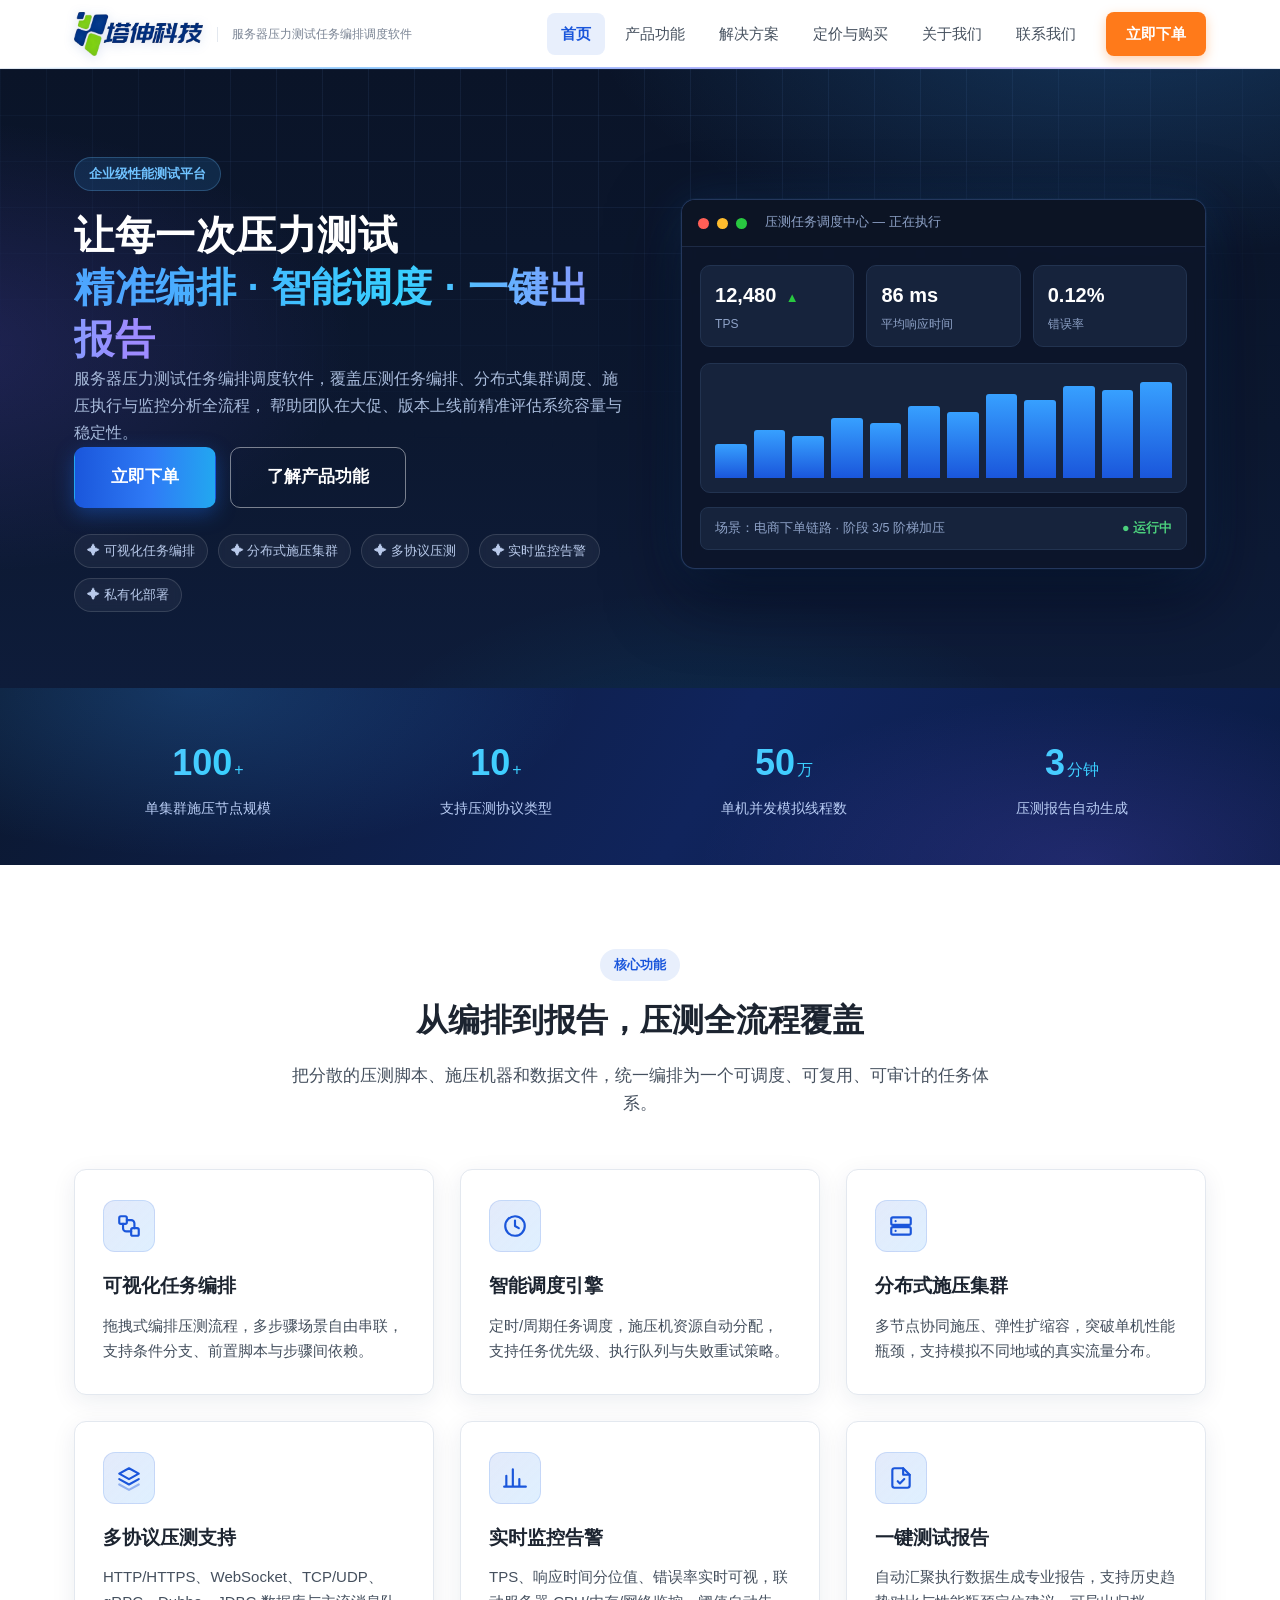
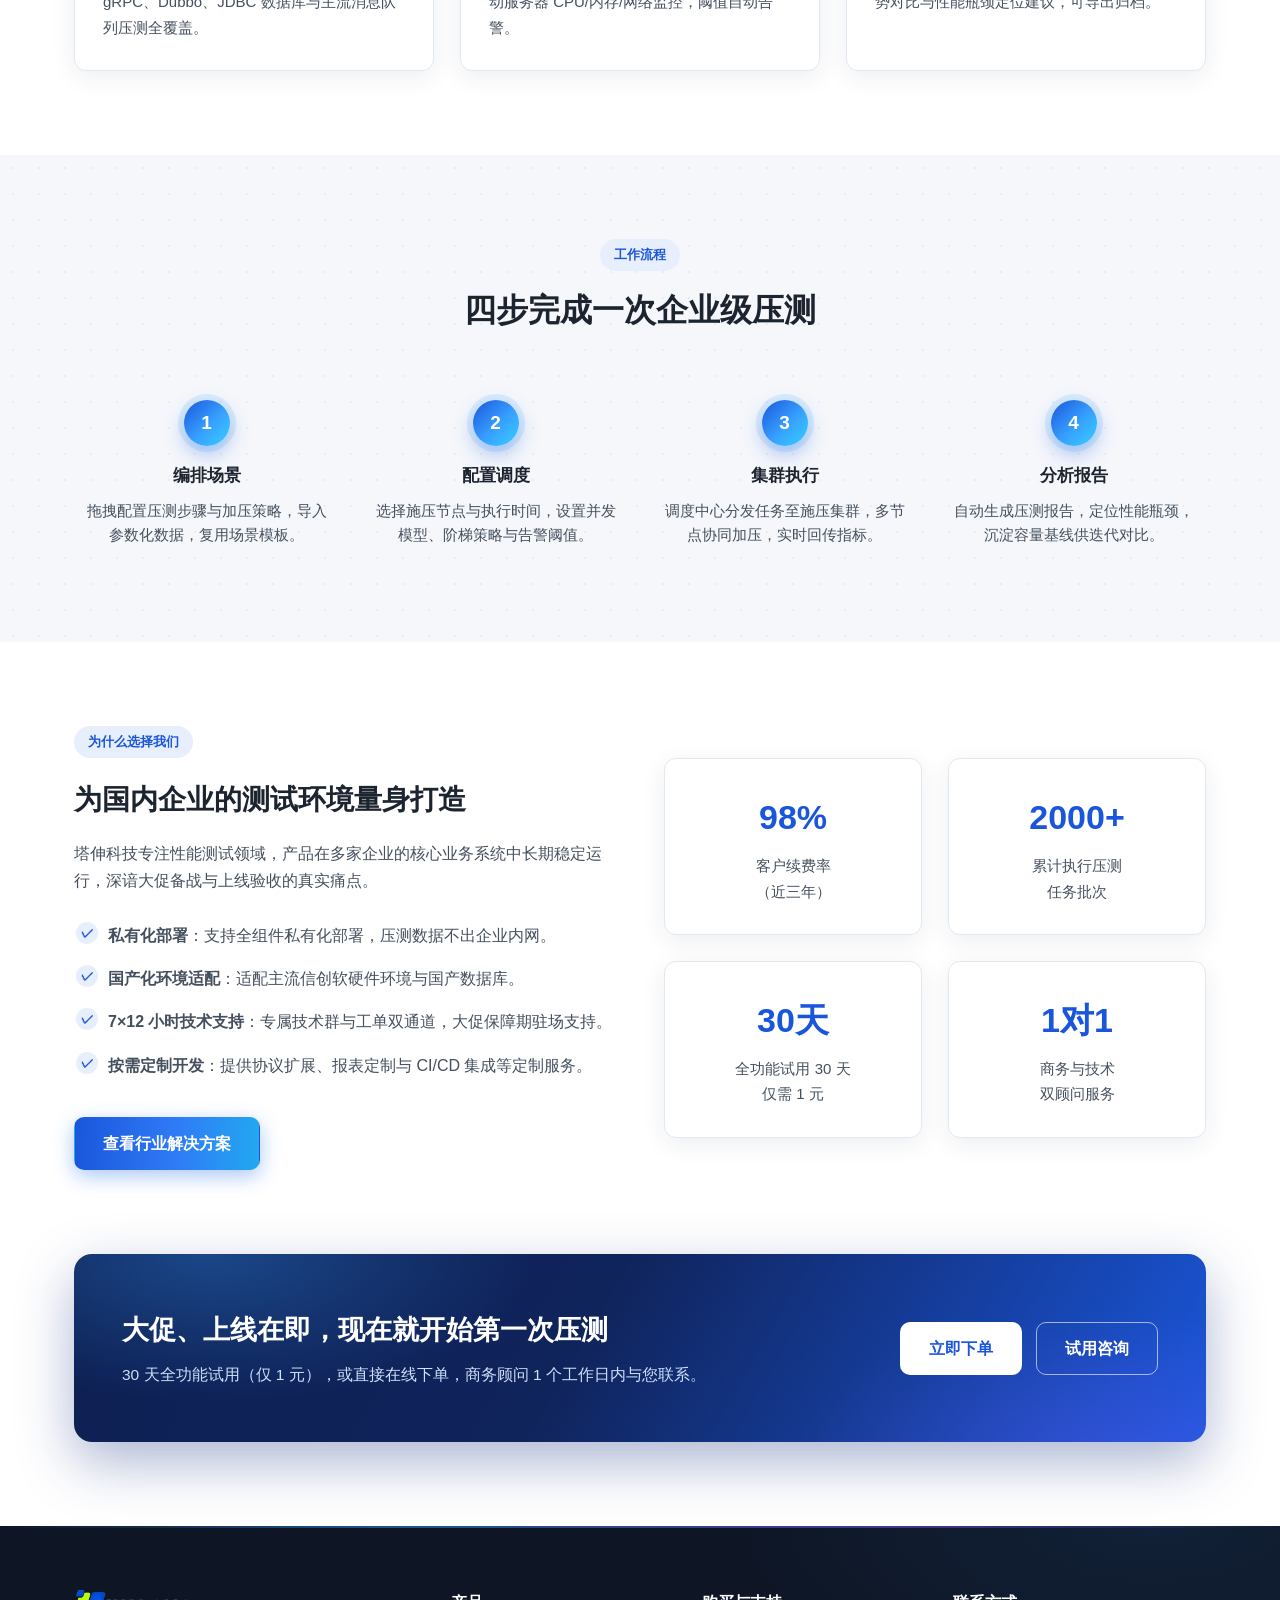
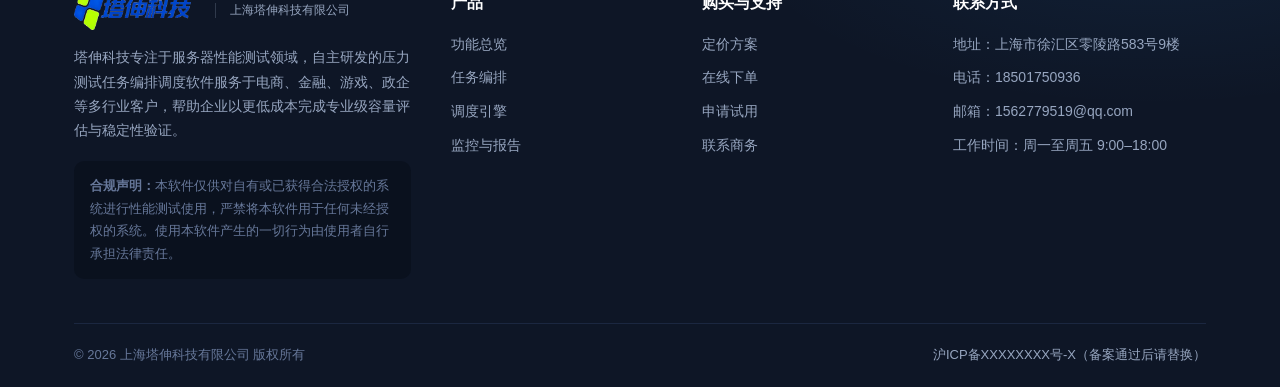
==== commit 17a9ab16: "调整定价：体验版1元，标准版1980元，专业版5980元，企业版6980元" ====
--- a/index.html
+++ b/index.html
@@ -6,7 +6,7 @@
   <title>服务器压力测试任务编排调度软件 - 上海塔伸科技有限公司</title>
   <meta name="description" content="面向企业级系统的服务器压力测试任务编排调度软件：可视化编排压测场景、智能调度分布式施压集群、实时监控与自动报告，帮助电商、金融、游戏等行业在大促与上线前精准评估系统容量。">
   <link rel="icon" href="assets/favicon.png" type="image/png">
-  <link rel="stylesheet" href="css/style.css?v=1.1">
+  <link rel="stylesheet" href="css/style.css?v=1.2">
 </head>
 <body>
 
@@ -207,7 +207,7 @@
         </div>
         <div class="card" style="text-align:center;">
           <div style="font-size:34px;font-weight:700;color:var(--primary);">30天</div>
-          <p style="margin-top:6px;">全功能免费试用<br>无需绑定支付</p>
+          <p style="margin-top:6px;">全功能试用 30 天<br>仅需 1 元</p>
         </div>
         <div class="card" style="text-align:center;">
           <div style="font-size:34px;font-weight:700;color:var(--primary);">1对1</div>
@@ -223,11 +223,11 @@
       <div class="cta-band">
         <div>
           <h2>大促、上线在即，现在就开始第一次压测</h2>
-          <p>30 天全功能免费试用，或直接在线下单，商务顾问 1 个工作日内与您联系。</p>
+          <p>30 天全功能试用（仅 1 元），或直接在线下单，商务顾问 1 个工作日内与您联系。</p>
         </div>
         <div class="cta-actions">
           <a class="btn" href="order.html">立即下单</a>
-          <a class="btn btn-ghost" href="contact.html">免费试用咨询</a>
+          <a class="btn btn-ghost" href="contact.html">试用咨询</a>
         </div>
       </div>
     </div>
@@ -282,6 +282,6 @@
     </div>
   </footer>
 
-  <script src="js/main.js?v=1.1"></script>
+  <script src="js/main.js?v=1.2"></script>
 </body>
 </html>
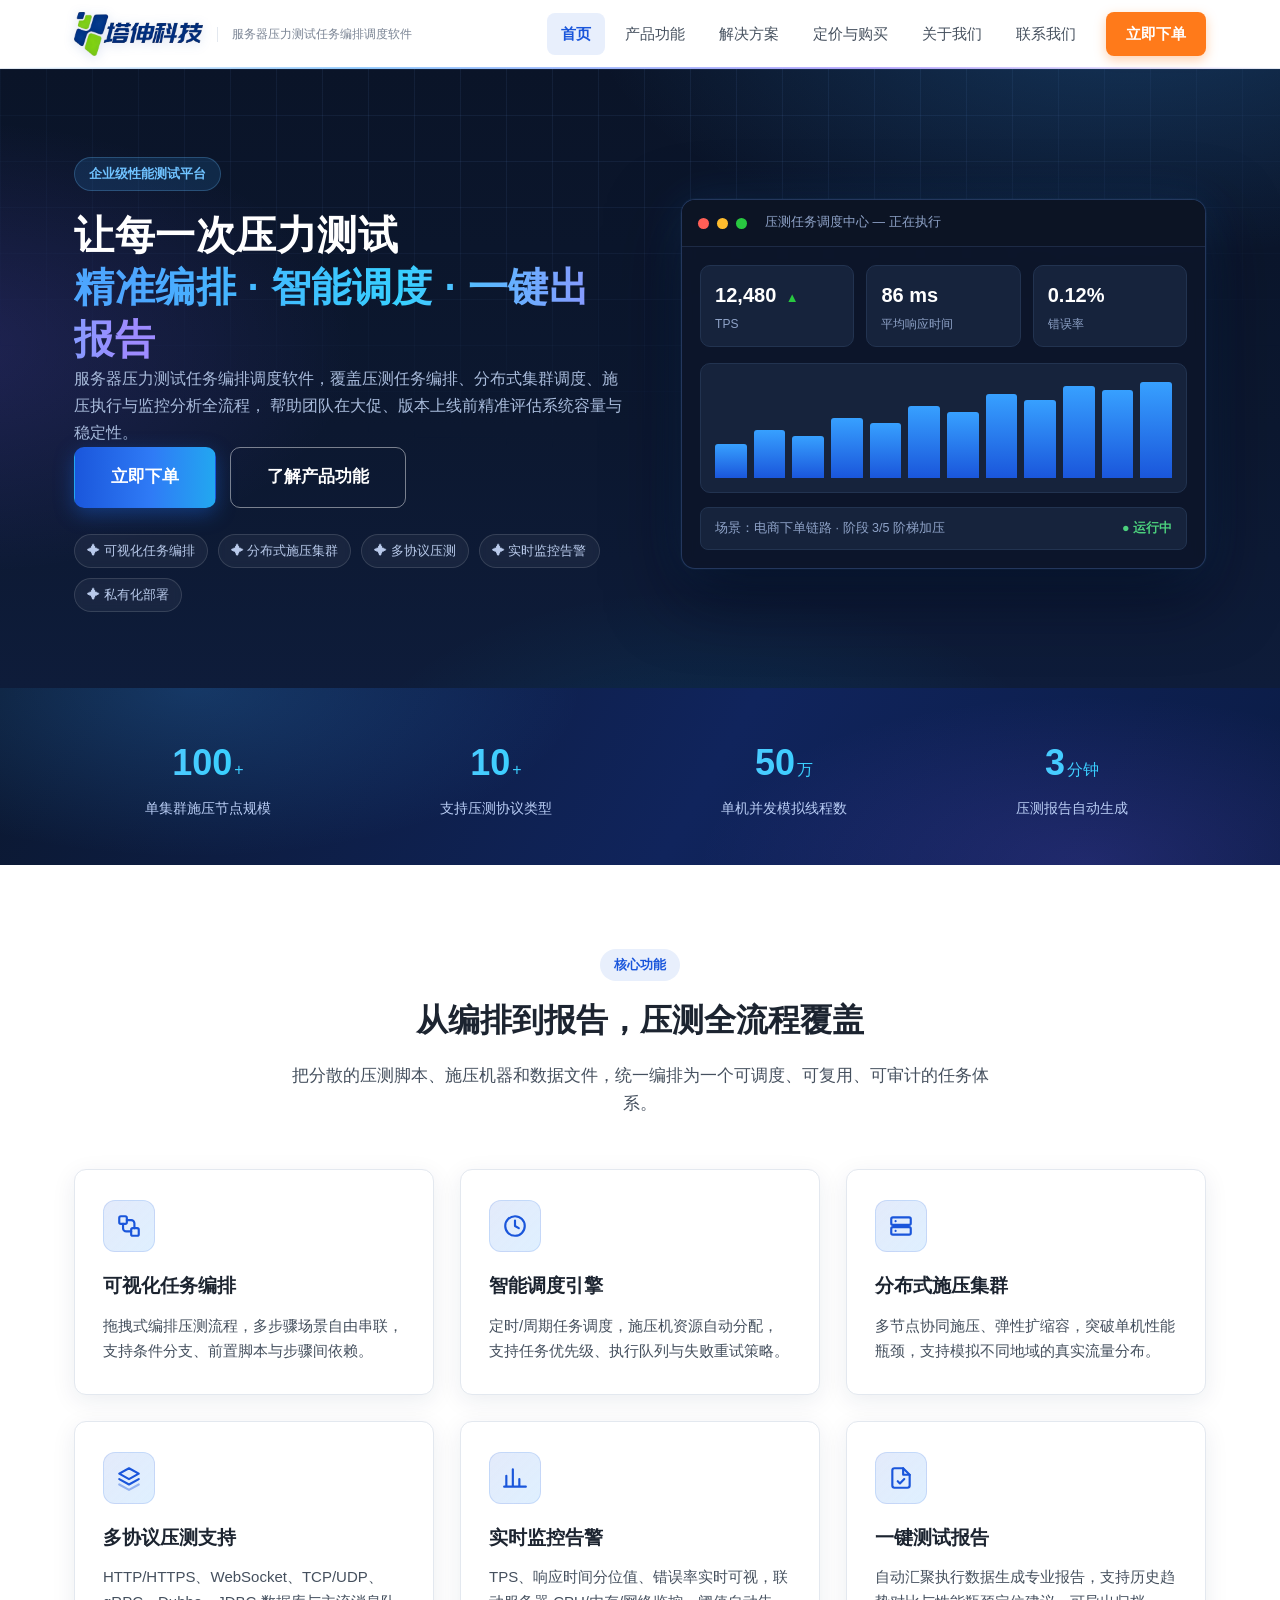
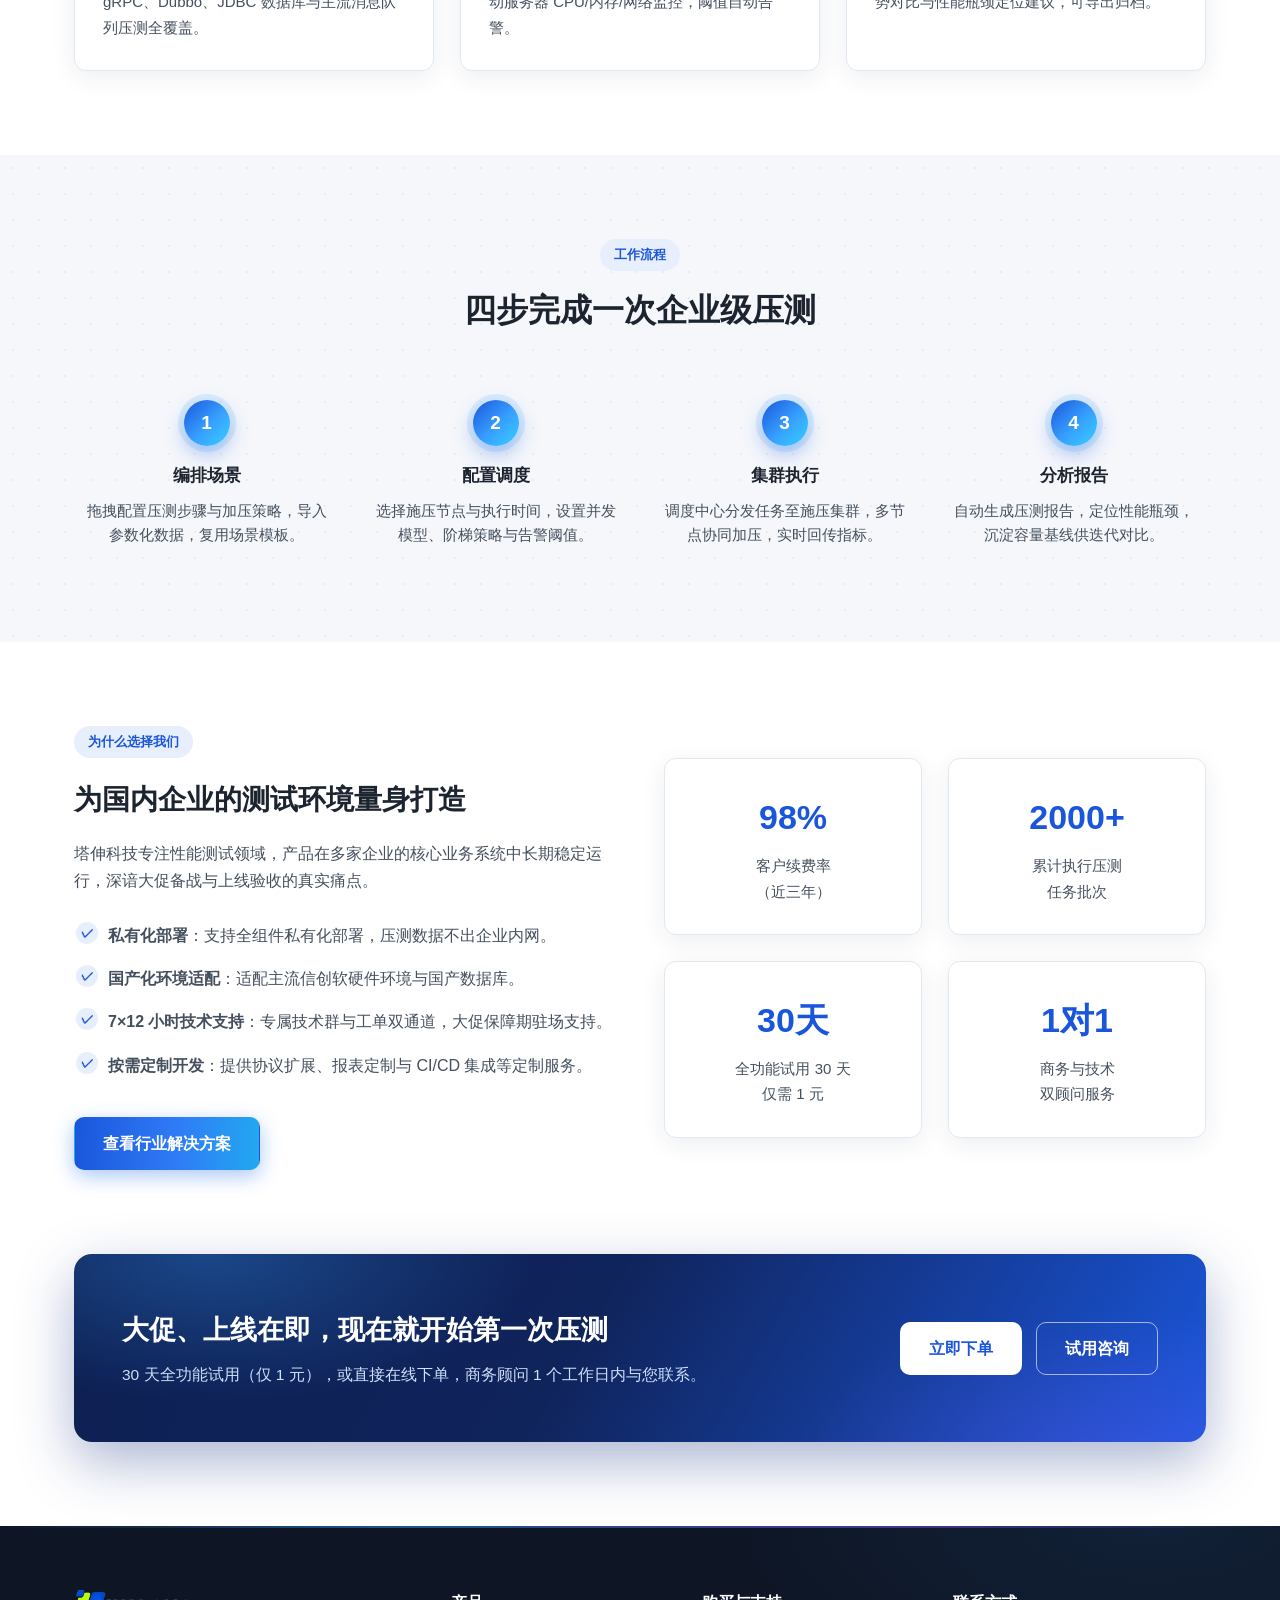
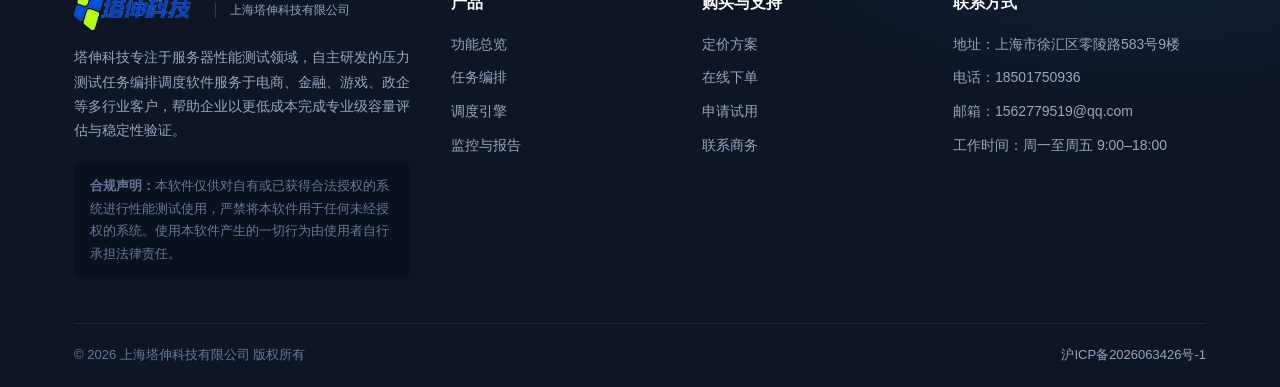
==== commit c0e8bce2: "页脚替换真实ICP备案号：沪ICP备2026063426号-1" ====
--- a/index.html
+++ b/index.html
@@ -277,7 +277,7 @@
       </div>
       <div class="footer-bottom">
         <span>© <span id="footer-year">2026</span> 上海塔伸科技有限公司 版权所有</span>
-        <span><a href="https://beian.miit.gov.cn/" target="_blank" rel="noopener">沪ICP备XXXXXXXX号-X（备案通过后请替换）</a></span>
+        <span><a href="https://beian.miit.gov.cn/" target="_blank" rel="noopener">沪ICP备2026063426号-1</a></span>
       </div>
     </div>
   </footer>
